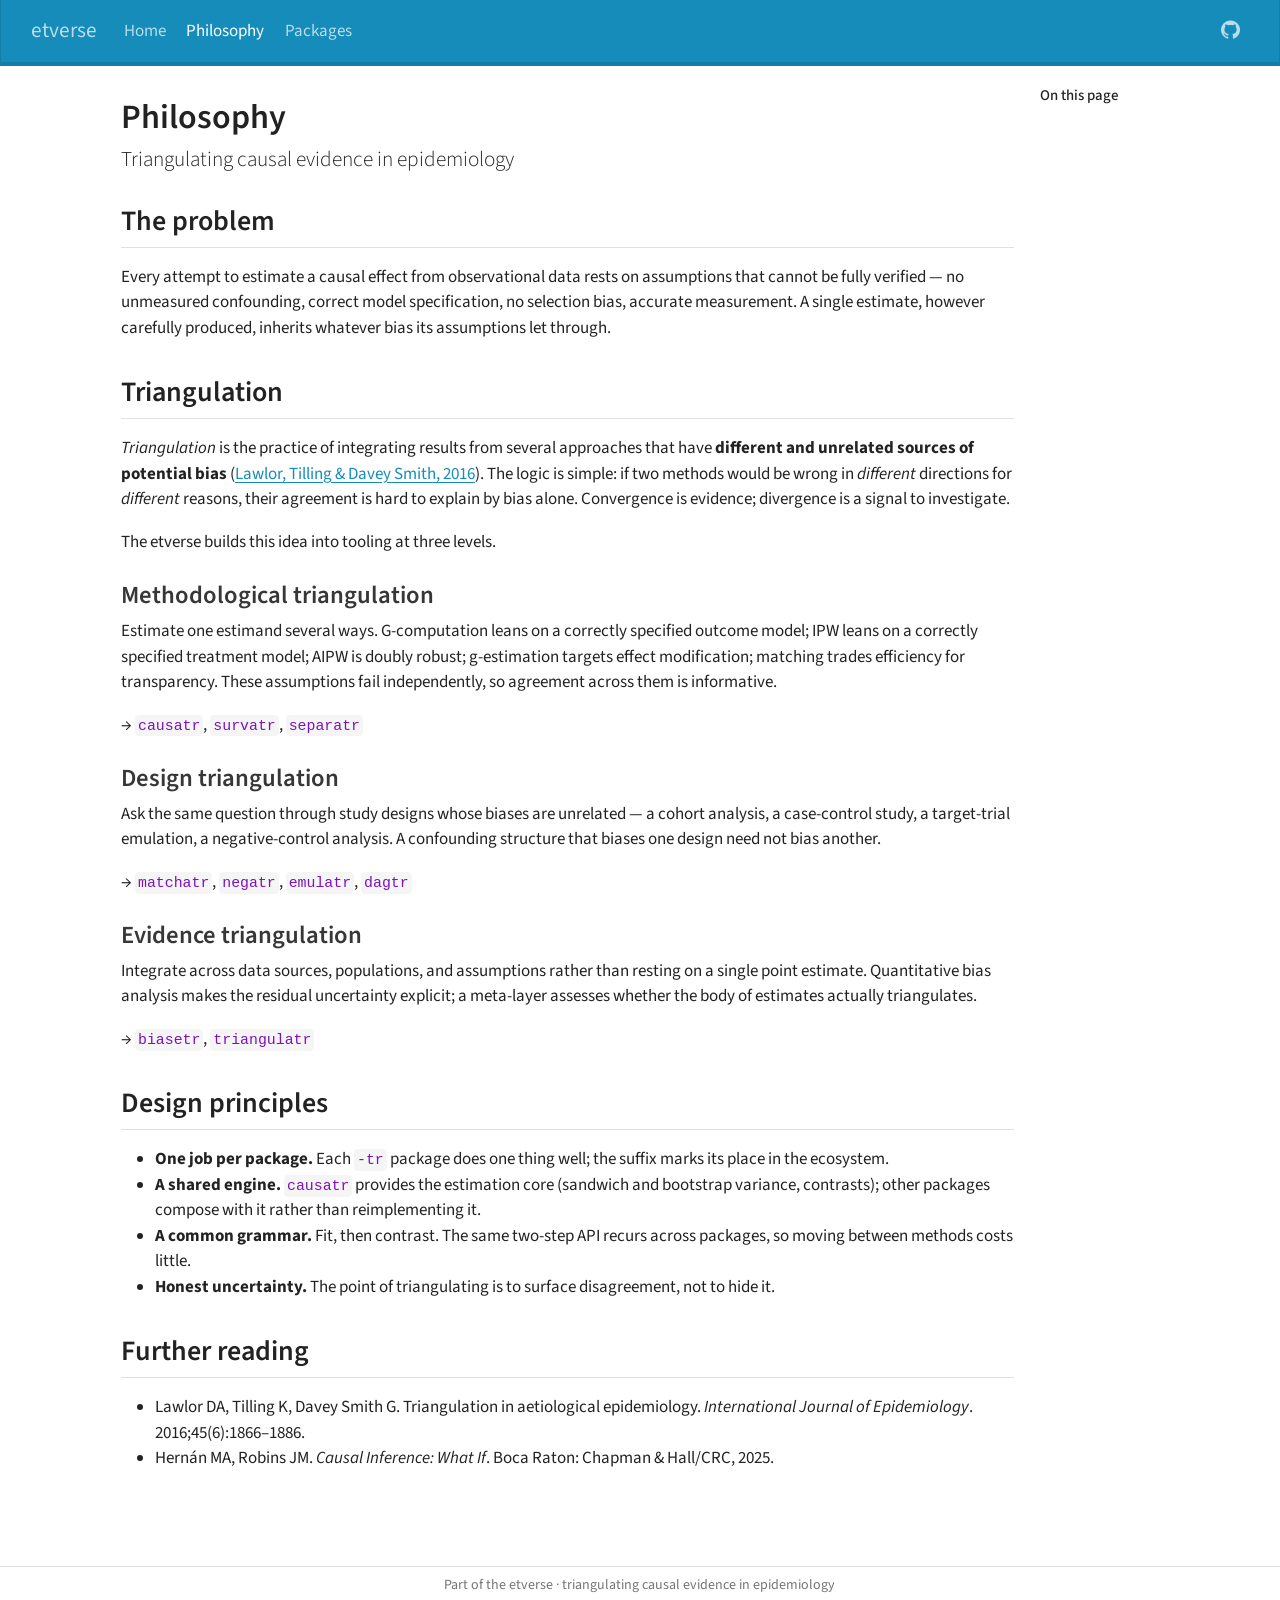
==== philosophy.html @ 1acab830 "Deploy etverse site" ====
<!DOCTYPE html>
<html xmlns="http://www.w3.org/1999/xhtml" lang="en" xml:lang="en"><head>

<meta charset="utf-8">
<meta name="generator" content="quarto-1.8.26">

<meta name="viewport" content="width=device-width, initial-scale=1.0, user-scalable=yes">


<title>Philosophy – etverse</title>
<style>
code{white-space: pre-wrap;}
span.smallcaps{font-variant: small-caps;}
div.columns{display: flex; gap: min(4vw, 1.5em);}
div.column{flex: auto; overflow-x: auto;}
div.hanging-indent{margin-left: 1.5em; text-indent: -1.5em;}
ul.task-list{list-style: none;}
ul.task-list li input[type="checkbox"] {
  width: 0.8em;
  margin: 0 0.8em 0.2em -1em; /* quarto-specific, see https://github.com/quarto-dev/quarto-cli/issues/4556 */ 
  vertical-align: middle;
}
</style>


<script src="site_libs/quarto-nav/quarto-nav.js"></script>
<script src="site_libs/clipboard/clipboard.min.js"></script>
<script src="site_libs/quarto-search/autocomplete.umd.js"></script>
<script src="site_libs/quarto-search/fuse.min.js"></script>
<script src="site_libs/quarto-search/quarto-search.js"></script>
<meta name="quarto:offset" content="./">
<link href="./favicon.png" rel="icon" type="image/png">
<script src="site_libs/quarto-html/quarto.js" type="module"></script>
<script src="site_libs/quarto-html/tabsets/tabsets.js" type="module"></script>
<script src="site_libs/quarto-html/axe/axe-check.js" type="module"></script>
<script src="site_libs/quarto-html/popper.min.js"></script>
<script src="site_libs/quarto-html/tippy.umd.min.js"></script>
<script src="site_libs/quarto-html/anchor.min.js"></script>
<link href="site_libs/quarto-html/tippy.css" rel="stylesheet">
<link href="site_libs/quarto-html/quarto-syntax-highlighting-587c61ba64f3a5504c4d52d930310e48.css" rel="stylesheet" id="quarto-text-highlighting-styles">
<script src="site_libs/bootstrap/bootstrap.min.js"></script>
<link href="site_libs/bootstrap/bootstrap-icons.css" rel="stylesheet">
<link href="site_libs/bootstrap/bootstrap-84f96ccd5d639e34c953a5608fedf746.min.css" rel="stylesheet" append-hash="true" id="quarto-bootstrap" data-mode="light">
<script id="quarto-search-options" type="application/json">{
  "location": "navbar",
  "copy-button": false,
  "collapse-after": 3,
  "panel-placement": "end",
  "type": "overlay",
  "limit": 50,
  "keyboard-shortcut": [
    "f",
    "/",
    "s"
  ],
  "show-item-context": false,
  "language": {
    "search-no-results-text": "No results",
    "search-matching-documents-text": "matching documents",
    "search-copy-link-title": "Copy link to search",
    "search-hide-matches-text": "Hide additional matches",
    "search-more-match-text": "more match in this document",
    "search-more-matches-text": "more matches in this document",
    "search-clear-button-title": "Clear",
    "search-text-placeholder": "",
    "search-detached-cancel-button-title": "Cancel",
    "search-submit-button-title": "Submit",
    "search-label": "Search"
  }
}</script>


<link rel="stylesheet" href="styles.css">
</head>

<body class="nav-fixed quarto-light">

<div id="quarto-search-results"></div>
  <header id="quarto-header" class="headroom fixed-top">
    <nav class="navbar navbar-expand-lg " data-bs-theme="dark">
      <div class="navbar-container container-fluid">
      <div class="navbar-brand-container mx-auto">
    <a class="navbar-brand" href="./index.html">
    <span class="navbar-title">etverse</span>
    </a>
  </div>
          <button class="navbar-toggler" type="button" data-bs-toggle="collapse" data-bs-target="#navbarCollapse" aria-controls="navbarCollapse" role="menu" aria-expanded="false" aria-label="Toggle navigation" onclick="if (window.quartoToggleHeadroom) { window.quartoToggleHeadroom(); }">
  <span class="navbar-toggler-icon"></span>
</button>
          <div class="collapse navbar-collapse" id="navbarCollapse">
            <ul class="navbar-nav navbar-nav-scroll me-auto">
  <li class="nav-item">
    <a class="nav-link" href="./index.html"> 
<span class="menu-text">Home</span></a>
  </li>  
  <li class="nav-item">
    <a class="nav-link active" href="./philosophy.html" aria-current="page"> 
<span class="menu-text">Philosophy</span></a>
  </li>  
  <li class="nav-item">
    <a class="nav-link" href="./index.html#packages"> 
<span class="menu-text">Packages</span></a>
  </li>  
</ul>
            <ul class="navbar-nav navbar-nav-scroll ms-auto">
  <li class="nav-item compact">
    <a class="nav-link" href="https://github.com/etverse"> <i class="bi bi-github" role="img" aria-label="etverse on GitHub">
</i> 
<span class="menu-text"></span></a>
  </li>  
</ul>
          </div> <!-- /navcollapse -->
            <div class="quarto-navbar-tools">
</div>
      </div> <!-- /container-fluid -->
    </nav>
</header>
<!-- content -->
<div id="quarto-content" class="quarto-container page-columns page-rows-contents page-layout-article page-navbar">
<!-- sidebar -->
<!-- margin-sidebar -->
    <div id="quarto-margin-sidebar" class="sidebar margin-sidebar">
        <nav id="TOC" role="doc-toc" class="toc-active">
    <h2 id="toc-title">On this page</h2>
   
  <ul class="collapse">
  <li><a href="#the-problem" id="toc-the-problem" class="nav-link active" data-scroll-target="#the-problem">The problem</a></li>
  <li><a href="#triangulation" id="toc-triangulation" class="nav-link" data-scroll-target="#triangulation">Triangulation</a></li>
  <li><a href="#design-principles" id="toc-design-principles" class="nav-link" data-scroll-target="#design-principles">Design principles</a></li>
  <li><a href="#further-reading" id="toc-further-reading" class="nav-link" data-scroll-target="#further-reading">Further reading</a></li>
  </ul>
</nav>
    </div>
<!-- main -->
<main class="content" id="quarto-document-content">

<header id="title-block-header" class="quarto-title-block default">
<div class="quarto-title">
<h1 class="title">Philosophy</h1>
<p class="subtitle lead">Triangulating causal evidence in epidemiology</p>
</div>



<div class="quarto-title-meta">

    
  
    
  </div>
  


</header>


<section id="the-problem" class="level2">
<h2 class="anchored" data-anchor-id="the-problem">The problem</h2>
<p>Every attempt to estimate a causal effect from observational data rests on assumptions that cannot be fully verified — no unmeasured confounding, correct model specification, no selection bias, accurate measurement. A single estimate, however carefully produced, inherits whatever bias its assumptions let through.</p>
</section>
<section id="triangulation" class="level2">
<h2 class="anchored" data-anchor-id="triangulation">Triangulation</h2>
<p><em>Triangulation</em> is the practice of integrating results from several approaches that have <strong>different and unrelated sources of potential bias</strong> (<a href="https://doi.org/10.1093/ije/dyw314">Lawlor, Tilling &amp; Davey Smith, 2016</a>). The logic is simple: if two methods would be wrong in <em>different</em> directions for <em>different</em> reasons, their agreement is hard to explain by bias alone. Convergence is evidence; divergence is a signal to investigate.</p>
<p>The etverse builds this idea into tooling at three levels.</p>
<section id="methodological-triangulation" class="level3">
<h3 class="anchored" data-anchor-id="methodological-triangulation">Methodological triangulation</h3>
<p>Estimate one estimand several ways. G-computation leans on a correctly specified outcome model; IPW leans on a correctly specified treatment model; AIPW is doubly robust; g-estimation targets effect modification; matching trades efficiency for transparency. These assumptions fail independently, so agreement across them is informative.</p>
<p>→ <code>causatr</code>, <code>survatr</code>, <code>separatr</code></p>
</section>
<section id="design-triangulation" class="level3">
<h3 class="anchored" data-anchor-id="design-triangulation">Design triangulation</h3>
<p>Ask the same question through study designs whose biases are unrelated — a cohort analysis, a case-control study, a target-trial emulation, a negative-control analysis. A confounding structure that biases one design need not bias another.</p>
<p>→ <code>matchatr</code>, <code>negatr</code>, <code>emulatr</code>, <code>dagtr</code></p>
</section>
<section id="evidence-triangulation" class="level3">
<h3 class="anchored" data-anchor-id="evidence-triangulation">Evidence triangulation</h3>
<p>Integrate across data sources, populations, and assumptions rather than resting on a single point estimate. Quantitative bias analysis makes the residual uncertainty explicit; a meta-layer assesses whether the body of estimates actually triangulates.</p>
<p>→ <code>biasetr</code>, <code>triangulatr</code></p>
</section>
</section>
<section id="design-principles" class="level2">
<h2 class="anchored" data-anchor-id="design-principles">Design principles</h2>
<ul>
<li><strong>One job per package.</strong> Each <code>-tr</code> package does one thing well; the suffix marks its place in the ecosystem.</li>
<li><strong>A shared engine.</strong> <code>causatr</code> provides the estimation core (sandwich and bootstrap variance, contrasts); other packages compose with it rather than reimplementing it.</li>
<li><strong>A common grammar.</strong> Fit, then contrast. The same two-step API recurs across packages, so moving between methods costs little.</li>
<li><strong>Honest uncertainty.</strong> The point of triangulating is to surface disagreement, not to hide it.</li>
</ul>
</section>
<section id="further-reading" class="level2">
<h2 class="anchored" data-anchor-id="further-reading">Further reading</h2>
<ul>
<li>Lawlor DA, Tilling K, Davey Smith G. Triangulation in aetiological epidemiology. <em>International Journal of Epidemiology</em>. 2016;45(6):1866–1886.</li>
<li>Hernán MA, Robins JM. <em>Causal Inference: What If</em>. Boca Raton: Chapman &amp; Hall/CRC, 2025.</li>
</ul>


</section>

</main> <!-- /main -->
<script id="quarto-html-after-body" type="application/javascript">
  window.document.addEventListener("DOMContentLoaded", function (event) {
    const icon = "";
    const anchorJS = new window.AnchorJS();
    anchorJS.options = {
      placement: 'right',
      icon: icon
    };
    anchorJS.add('.anchored');
    const isCodeAnnotation = (el) => {
      for (const clz of el.classList) {
        if (clz.startsWith('code-annotation-')) {                     
          return true;
        }
      }
      return false;
    }
    const onCopySuccess = function(e) {
      // button target
      const button = e.trigger;
      // don't keep focus
      button.blur();
      // flash "checked"
      button.classList.add('code-copy-button-checked');
      var currentTitle = button.getAttribute("title");
      button.setAttribute("title", "Copied!");
      let tooltip;
      if (window.bootstrap) {
        button.setAttribute("data-bs-toggle", "tooltip");
        button.setAttribute("data-bs-placement", "left");
        button.setAttribute("data-bs-title", "Copied!");
        tooltip = new bootstrap.Tooltip(button, 
          { trigger: "manual", 
            customClass: "code-copy-button-tooltip",
            offset: [0, -8]});
        tooltip.show();    
      }
      setTimeout(function() {
        if (tooltip) {
          tooltip.hide();
          button.removeAttribute("data-bs-title");
          button.removeAttribute("data-bs-toggle");
          button.removeAttribute("data-bs-placement");
        }
        button.setAttribute("title", currentTitle);
        button.classList.remove('code-copy-button-checked');
      }, 1000);
      // clear code selection
      e.clearSelection();
    }
    const getTextToCopy = function(trigger) {
      const outerScaffold = trigger.parentElement.cloneNode(true);
      const codeEl = outerScaffold.querySelector('code');
      for (const childEl of codeEl.children) {
        if (isCodeAnnotation(childEl)) {
          childEl.remove();
        }
      }
      return codeEl.innerText;
    }
    const clipboard = new window.ClipboardJS('.code-copy-button:not([data-in-quarto-modal])', {
      text: getTextToCopy
    });
    clipboard.on('success', onCopySuccess);
    if (window.document.getElementById('quarto-embedded-source-code-modal')) {
      const clipboardModal = new window.ClipboardJS('.code-copy-button[data-in-quarto-modal]', {
        text: getTextToCopy,
        container: window.document.getElementById('quarto-embedded-source-code-modal')
      });
      clipboardModal.on('success', onCopySuccess);
    }
      var localhostRegex = new RegExp(/^(?:http|https):\/\/localhost\:?[0-9]*\//);
      var mailtoRegex = new RegExp(/^mailto:/);
        var filterRegex = new RegExp("https:\/\/etverse\.github\.io");
      var isInternal = (href) => {
          return filterRegex.test(href) || localhostRegex.test(href) || mailtoRegex.test(href);
      }
      // Inspect non-navigation links and adorn them if external
     var links = window.document.querySelectorAll('a[href]:not(.nav-link):not(.navbar-brand):not(.toc-action):not(.sidebar-link):not(.sidebar-item-toggle):not(.pagination-link):not(.no-external):not([aria-hidden]):not(.dropdown-item):not(.quarto-navigation-tool):not(.about-link)');
      for (var i=0; i<links.length; i++) {
        const link = links[i];
        if (!isInternal(link.href)) {
          // undo the damage that might have been done by quarto-nav.js in the case of
          // links that we want to consider external
          if (link.dataset.originalHref !== undefined) {
            link.href = link.dataset.originalHref;
          }
        }
      }
    function tippyHover(el, contentFn, onTriggerFn, onUntriggerFn) {
      const config = {
        allowHTML: true,
        maxWidth: 500,
        delay: 100,
        arrow: false,
        appendTo: function(el) {
            return el.parentElement;
        },
        interactive: true,
        interactiveBorder: 10,
        theme: 'quarto',
        placement: 'bottom-start',
      };
      if (contentFn) {
        config.content = contentFn;
      }
      if (onTriggerFn) {
        config.onTrigger = onTriggerFn;
      }
      if (onUntriggerFn) {
        config.onUntrigger = onUntriggerFn;
      }
      window.tippy(el, config); 
    }
    const noterefs = window.document.querySelectorAll('a[role="doc-noteref"]');
    for (var i=0; i<noterefs.length; i++) {
      const ref = noterefs[i];
      tippyHover(ref, function() {
        // use id or data attribute instead here
        let href = ref.getAttribute('data-footnote-href') || ref.getAttribute('href');
        try { href = new URL(href).hash; } catch {}
        const id = href.replace(/^#\/?/, "");
        const note = window.document.getElementById(id);
        if (note) {
          return note.innerHTML;
        } else {
          return "";
        }
      });
    }
    const xrefs = window.document.querySelectorAll('a.quarto-xref');
    const processXRef = (id, note) => {
      // Strip column container classes
      const stripColumnClz = (el) => {
        el.classList.remove("page-full", "page-columns");
        if (el.children) {
          for (const child of el.children) {
            stripColumnClz(child);
          }
        }
      }
      stripColumnClz(note)
      if (id === null || id.startsWith('sec-')) {
        // Special case sections, only their first couple elements
        const container = document.createElement("div");
        if (note.children && note.children.length > 2) {
          container.appendChild(note.children[0].cloneNode(true));
          for (let i = 1; i < note.children.length; i++) {
            const child = note.children[i];
            if (child.tagName === "P" && child.innerText === "") {
              continue;
            } else {
              container.appendChild(child.cloneNode(true));
              break;
            }
          }
          if (window.Quarto?.typesetMath) {
            window.Quarto.typesetMath(container);
          }
          return container.innerHTML
        } else {
          if (window.Quarto?.typesetMath) {
            window.Quarto.typesetMath(note);
          }
          return note.innerHTML;
        }
      } else {
        // Remove any anchor links if they are present
        const anchorLink = note.querySelector('a.anchorjs-link');
        if (anchorLink) {
          anchorLink.remove();
        }
        if (window.Quarto?.typesetMath) {
          window.Quarto.typesetMath(note);
        }
        if (note.classList.contains("callout")) {
          return note.outerHTML;
        } else {
          return note.innerHTML;
        }
      }
    }
    for (var i=0; i<xrefs.length; i++) {
      const xref = xrefs[i];
      tippyHover(xref, undefined, function(instance) {
        instance.disable();
        let url = xref.getAttribute('href');
        let hash = undefined; 
        if (url.startsWith('#')) {
          hash = url;
        } else {
          try { hash = new URL(url).hash; } catch {}
        }
        if (hash) {
          const id = hash.replace(/^#\/?/, "");
          const note = window.document.getElementById(id);
          if (note !== null) {
            try {
              const html = processXRef(id, note.cloneNode(true));
              instance.setContent(html);
            } finally {
              instance.enable();
              instance.show();
            }
          } else {
            // See if we can fetch this
            fetch(url.split('#')[0])
            .then(res => res.text())
            .then(html => {
              const parser = new DOMParser();
              const htmlDoc = parser.parseFromString(html, "text/html");
              const note = htmlDoc.getElementById(id);
              if (note !== null) {
                const html = processXRef(id, note);
                instance.setContent(html);
              } 
            }).finally(() => {
              instance.enable();
              instance.show();
            });
          }
        } else {
          // See if we can fetch a full url (with no hash to target)
          // This is a special case and we should probably do some content thinning / targeting
          fetch(url)
          .then(res => res.text())
          .then(html => {
            const parser = new DOMParser();
            const htmlDoc = parser.parseFromString(html, "text/html");
            const note = htmlDoc.querySelector('main.content');
            if (note !== null) {
              // This should only happen for chapter cross references
              // (since there is no id in the URL)
              // remove the first header
              if (note.children.length > 0 && note.children[0].tagName === "HEADER") {
                note.children[0].remove();
              }
              const html = processXRef(null, note);
              instance.setContent(html);
            } 
          }).finally(() => {
            instance.enable();
            instance.show();
          });
        }
      }, function(instance) {
      });
    }
        let selectedAnnoteEl;
        const selectorForAnnotation = ( cell, annotation) => {
          let cellAttr = 'data-code-cell="' + cell + '"';
          let lineAttr = 'data-code-annotation="' +  annotation + '"';
          const selector = 'span[' + cellAttr + '][' + lineAttr + ']';
          return selector;
        }
        const selectCodeLines = (annoteEl) => {
          const doc = window.document;
          const targetCell = annoteEl.getAttribute("data-target-cell");
          const targetAnnotation = annoteEl.getAttribute("data-target-annotation");
          const annoteSpan = window.document.querySelector(selectorForAnnotation(targetCell, targetAnnotation));
          const lines = annoteSpan.getAttribute("data-code-lines").split(",");
          const lineIds = lines.map((line) => {
            return targetCell + "-" + line;
          })
          let top = null;
          let height = null;
          let parent = null;
          if (lineIds.length > 0) {
              //compute the position of the single el (top and bottom and make a div)
              const el = window.document.getElementById(lineIds[0]);
              top = el.offsetTop;
              height = el.offsetHeight;
              parent = el.parentElement.parentElement;
            if (lineIds.length > 1) {
              const lastEl = window.document.getElementById(lineIds[lineIds.length - 1]);
              const bottom = lastEl.offsetTop + lastEl.offsetHeight;
              height = bottom - top;
            }
            if (top !== null && height !== null && parent !== null) {
              // cook up a div (if necessary) and position it 
              let div = window.document.getElementById("code-annotation-line-highlight");
              if (div === null) {
                div = window.document.createElement("div");
                div.setAttribute("id", "code-annotation-line-highlight");
                div.style.position = 'absolute';
                parent.appendChild(div);
              }
              div.style.top = top - 2 + "px";
              div.style.height = height + 4 + "px";
              div.style.left = 0;
              let gutterDiv = window.document.getElementById("code-annotation-line-highlight-gutter");
              if (gutterDiv === null) {
                gutterDiv = window.document.createElement("div");
                gutterDiv.setAttribute("id", "code-annotation-line-highlight-gutter");
                gutterDiv.style.position = 'absolute';
                const codeCell = window.document.getElementById(targetCell);
                const gutter = codeCell.querySelector('.code-annotation-gutter');
                gutter.appendChild(gutterDiv);
              }
              gutterDiv.style.top = top - 2 + "px";
              gutterDiv.style.height = height + 4 + "px";
            }
            selectedAnnoteEl = annoteEl;
          }
        };
        const unselectCodeLines = () => {
          const elementsIds = ["code-annotation-line-highlight", "code-annotation-line-highlight-gutter"];
          elementsIds.forEach((elId) => {
            const div = window.document.getElementById(elId);
            if (div) {
              div.remove();
            }
          });
          selectedAnnoteEl = undefined;
        };
          // Handle positioning of the toggle
      window.addEventListener(
        "resize",
        throttle(() => {
          elRect = undefined;
          if (selectedAnnoteEl) {
            selectCodeLines(selectedAnnoteEl);
          }
        }, 10)
      );
      function throttle(fn, ms) {
      let throttle = false;
      let timer;
        return (...args) => {
          if(!throttle) { // first call gets through
              fn.apply(this, args);
              throttle = true;
          } else { // all the others get throttled
              if(timer) clearTimeout(timer); // cancel #2
              timer = setTimeout(() => {
                fn.apply(this, args);
                timer = throttle = false;
              }, ms);
          }
        };
      }
        // Attach click handler to the DT
        const annoteDls = window.document.querySelectorAll('dt[data-target-cell]');
        for (const annoteDlNode of annoteDls) {
          annoteDlNode.addEventListener('click', (event) => {
            const clickedEl = event.target;
            if (clickedEl !== selectedAnnoteEl) {
              unselectCodeLines();
              const activeEl = window.document.querySelector('dt[data-target-cell].code-annotation-active');
              if (activeEl) {
                activeEl.classList.remove('code-annotation-active');
              }
              selectCodeLines(clickedEl);
              clickedEl.classList.add('code-annotation-active');
            } else {
              // Unselect the line
              unselectCodeLines();
              clickedEl.classList.remove('code-annotation-active');
            }
          });
        }
    const findCites = (el) => {
      const parentEl = el.parentElement;
      if (parentEl) {
        const cites = parentEl.dataset.cites;
        if (cites) {
          return {
            el,
            cites: cites.split(' ')
          };
        } else {
          return findCites(el.parentElement)
        }
      } else {
        return undefined;
      }
    };
    var bibliorefs = window.document.querySelectorAll('a[role="doc-biblioref"]');
    for (var i=0; i<bibliorefs.length; i++) {
      const ref = bibliorefs[i];
      const citeInfo = findCites(ref);
      if (citeInfo) {
        tippyHover(citeInfo.el, function() {
          var popup = window.document.createElement('div');
          citeInfo.cites.forEach(function(cite) {
            var citeDiv = window.document.createElement('div');
            citeDiv.classList.add('hanging-indent');
            citeDiv.classList.add('csl-entry');
            var biblioDiv = window.document.getElementById('ref-' + cite);
            if (biblioDiv) {
              citeDiv.innerHTML = biblioDiv.innerHTML;
            }
            popup.appendChild(citeDiv);
          });
          return popup.innerHTML;
        });
      }
    }
  });
  </script>
</div> <!-- /content -->
<footer class="footer">
  <div class="nav-footer">
    <div class="nav-footer-left">
      &nbsp;
    </div>   
    <div class="nav-footer-center">
<p>Part of the etverse · triangulating causal evidence in epidemiology</p>
</div>
    <div class="nav-footer-right">
      &nbsp;
    </div>
  </div>
</footer>




</body></html>
---- site_libs/quarto-html/tippy.css ----
.tippy-box[data-animation=fade][data-state=hidden]{opacity:0}[data-tippy-root]{max-width:calc(100vw - 10px)}.tippy-box{position:relative;background-color:#333;color:#fff;border-radius:4px;font-size:14px;line-height:1.4;white-space:normal;outline:0;transition-property:transform,visibility,opacity}.tippy-box[data-placement^=top]>.tippy-arrow{bottom:0}.tippy-box[data-placement^=top]>.tippy-arrow:before{bottom:-7px;left:0;border-width:8px 8px 0;border-top-color:initial;transform-origin:center top}.tippy-box[data-placement^=bottom]>.tippy-arrow{top:0}.tippy-box[data-placement^=bottom]>.tippy-arrow:before{top:-7px;left:0;border-width:0 8px 8px;border-bottom-color:initial;transform-origin:center bottom}.tippy-box[data-placement^=left]>.tippy-arrow{right:0}.tippy-box[data-placement^=left]>.tippy-arrow:before{border-width:8px 0 8px 8px;border-left-color:initial;right:-7px;transform-origin:center left}.tippy-box[data-placement^=right]>.tippy-arrow{left:0}.tippy-box[data-placement^=right]>.tippy-arrow:before{left:-7px;border-width:8px 8px 8px 0;border-right-color:initial;transform-origin:center right}.tippy-box[data-inertia][data-state=visible]{transition-timing-function:cubic-bezier(.54,1.5,.38,1.11)}.tippy-arrow{width:16px;height:16px;color:#333}.tippy-arrow:before{content:"";position:absolute;border-color:transparent;border-style:solid}.tippy-content{position:relative;padding:5px 9px;z-index:1}
---- site_libs/quarto-html/quarto-syntax-highlighting-587c61ba64f3a5504c4d52d930310e48.css ----
/* quarto syntax highlight colors */
:root {
  --quarto-hl-ot-color: #003B4F;
  --quarto-hl-at-color: #657422;
  --quarto-hl-ss-color: #20794D;
  --quarto-hl-an-color: #5E5E5E;
  --quarto-hl-fu-color: #4758AB;
  --quarto-hl-st-color: #20794D;
  --quarto-hl-cf-color: #003B4F;
  --quarto-hl-op-color: #5E5E5E;
  --quarto-hl-er-color: #AD0000;
  --quarto-hl-bn-color: #AD0000;
  --quarto-hl-al-color: #AD0000;
  --quarto-hl-va-color: #111111;
  --quarto-hl-bu-color: inherit;
  --quarto-hl-ex-color: inherit;
  --quarto-hl-pp-color: #AD0000;
  --quarto-hl-in-color: #5E5E5E;
  --quarto-hl-vs-color: #20794D;
  --quarto-hl-wa-color: #5E5E5E;
  --quarto-hl-do-color: #5E5E5E;
  --quarto-hl-im-color: #00769E;
  --quarto-hl-ch-color: #20794D;
  --quarto-hl-dt-color: #AD0000;
  --quarto-hl-fl-color: #AD0000;
  --quarto-hl-co-color: #5E5E5E;
  --quarto-hl-cv-color: #5E5E5E;
  --quarto-hl-cn-color: #8f5902;
  --quarto-hl-sc-color: #5E5E5E;
  --quarto-hl-dv-color: #AD0000;
  --quarto-hl-kw-color: #003B4F;
}

/* other quarto variables */
:root {
  --quarto-font-monospace: SFMono-Regular, Menlo, Monaco, Consolas, "Liberation Mono", "Courier New", monospace;
}

/* syntax highlight based on Pandoc's rules */
pre > code.sourceCode > span {
  color: #003B4F;
}

code.sourceCode > span {
  color: #003B4F;
}

div.sourceCode,
div.sourceCode pre.sourceCode {
  color: #003B4F;
}

/* Normal */
code span {
  color: #003B4F;
}

/* Alert */
code span.al {
  color: #AD0000;
  font-style: inherit;
}

/* Annotation */
code span.an {
  color: #5E5E5E;
  font-style: inherit;
}

/* Attribute */
code span.at {
  color: #657422;
  font-style: inherit;
}

/* BaseN */
code span.bn {
  color: #AD0000;
  font-style: inherit;
}

/* BuiltIn */
code span.bu {
  font-style: inherit;
}

/* ControlFlow */
code span.cf {
  color: #003B4F;
  font-weight: bold;
  font-style: inherit;
}

/* Char */
code span.ch {
  color: #20794D;
  font-style: inherit;
}

/* Constant */
code span.cn {
  color: #8f5902;
  font-style: inherit;
}

/* Comment */
code span.co {
  color: #5E5E5E;
  font-style: inherit;
}

/* CommentVar */
code span.cv {
  color: #5E5E5E;
  font-style: italic;
}

/* Documentation */
code span.do {
  color: #5E5E5E;
  font-style: italic;
}

/* DataType */
code span.dt {
  color: #AD0000;
  font-style: inherit;
}

/* DecVal */
code span.dv {
  color: #AD0000;
  font-style: inherit;
}

/* Error */
code span.er {
  color: #AD0000;
  font-style: inherit;
}

/* Extension */
code span.ex {
  font-style: inherit;
}

/* Float */
code span.fl {
  color: #AD0000;
  font-style: inherit;
}

/* Function */
code span.fu {
  color: #4758AB;
  font-style: inherit;
}

/* Import */
code span.im {
  color: #00769E;
  font-style: inherit;
}

/* Information */
code span.in {
  color: #5E5E5E;
  font-style: inherit;
}

/* Keyword */
code span.kw {
  color: #003B4F;
  font-weight: bold;
  font-style: inherit;
}

/* Operator */
code span.op {
  color: #5E5E5E;
  font-style: inherit;
}

/* Other */
code span.ot {
  color: #003B4F;
  font-style: inherit;
}

/* Preprocessor */
code span.pp {
  color: #AD0000;
  font-style: inherit;
}

/* SpecialChar */
code span.sc {
  color: #5E5E5E;
  font-style: inherit;
}

/* SpecialString */
code span.ss {
  color: #20794D;
  font-style: inherit;
}

/* String */
code span.st {
  color: #20794D;
  font-style: inherit;
}

/* Variable */
code span.va {
  color: #111111;
  font-style: inherit;
}

/* VerbatimString */
code span.vs {
  color: #20794D;
  font-style: inherit;
}

/* Warning */
code span.wa {
  color: #5E5E5E;
  font-style: italic;
}

.prevent-inlining {
  content: "</";
}

/*# sourceMappingURL=2dce1cc6c82594539e1579de68416b47.css.map */
---- styles.css ----
/* etverse landing site */

.hero {
  text-align: center;
  padding: 3.5rem 1rem 2.5rem;
  margin-bottom: 1rem;
  border-bottom: 1px solid var(--bs-border-color, #e9ecef);
}

.hero-title {
  font-weight: 800;
  letter-spacing: -0.02em;
  border: none;
  margin-bottom: 1rem;
}

.hero p {
  max-width: 42rem;
  margin-left: auto;
  margin-right: auto;
  font-size: 1.1rem;
}

.hero .btn {
  margin: 0.75rem 0.35rem 0;
}

/* triangulation levels */
.level-grid h3 {
  border: none;
  margin-top: 0.25rem;
}

.level-grid .g-col-12 {
  border-left: 3px solid var(--bs-primary, #158cba);
  padding-left: 1rem;
}

/* package cards */
.pkg-grid {
  margin-top: 1.5rem;
  row-gap: 1rem;
  column-gap: 1rem;
}

.pkg-card {
  border: 1px solid var(--bs-border-color, #e9ecef);
  border-radius: 0.5rem;
  padding: 1.1rem 1.25rem;
  transition: box-shadow 0.15s ease, transform 0.15s ease;
  background: var(--bs-body-bg, #fff);
}

.pkg-card:hover {
  box-shadow: 0 4px 16px rgba(0, 0, 0, 0.08);
  transform: translateY(-2px);
}

.pkg-card h3 {
  border: none;
  margin-top: 0;
  margin-bottom: 0.5rem;
  font-size: 1.25rem;
  display: flex;
  align-items: center;
  gap: 0.5rem;
  flex-wrap: wrap;
}

.pkg-card h3 a {
  text-decoration: none;
}

.pkg-card .badge {
  font-size: 0.7rem;
  font-weight: 600;
  text-transform: uppercase;
  letter-spacing: 0.03em;
  vertical-align: middle;
}
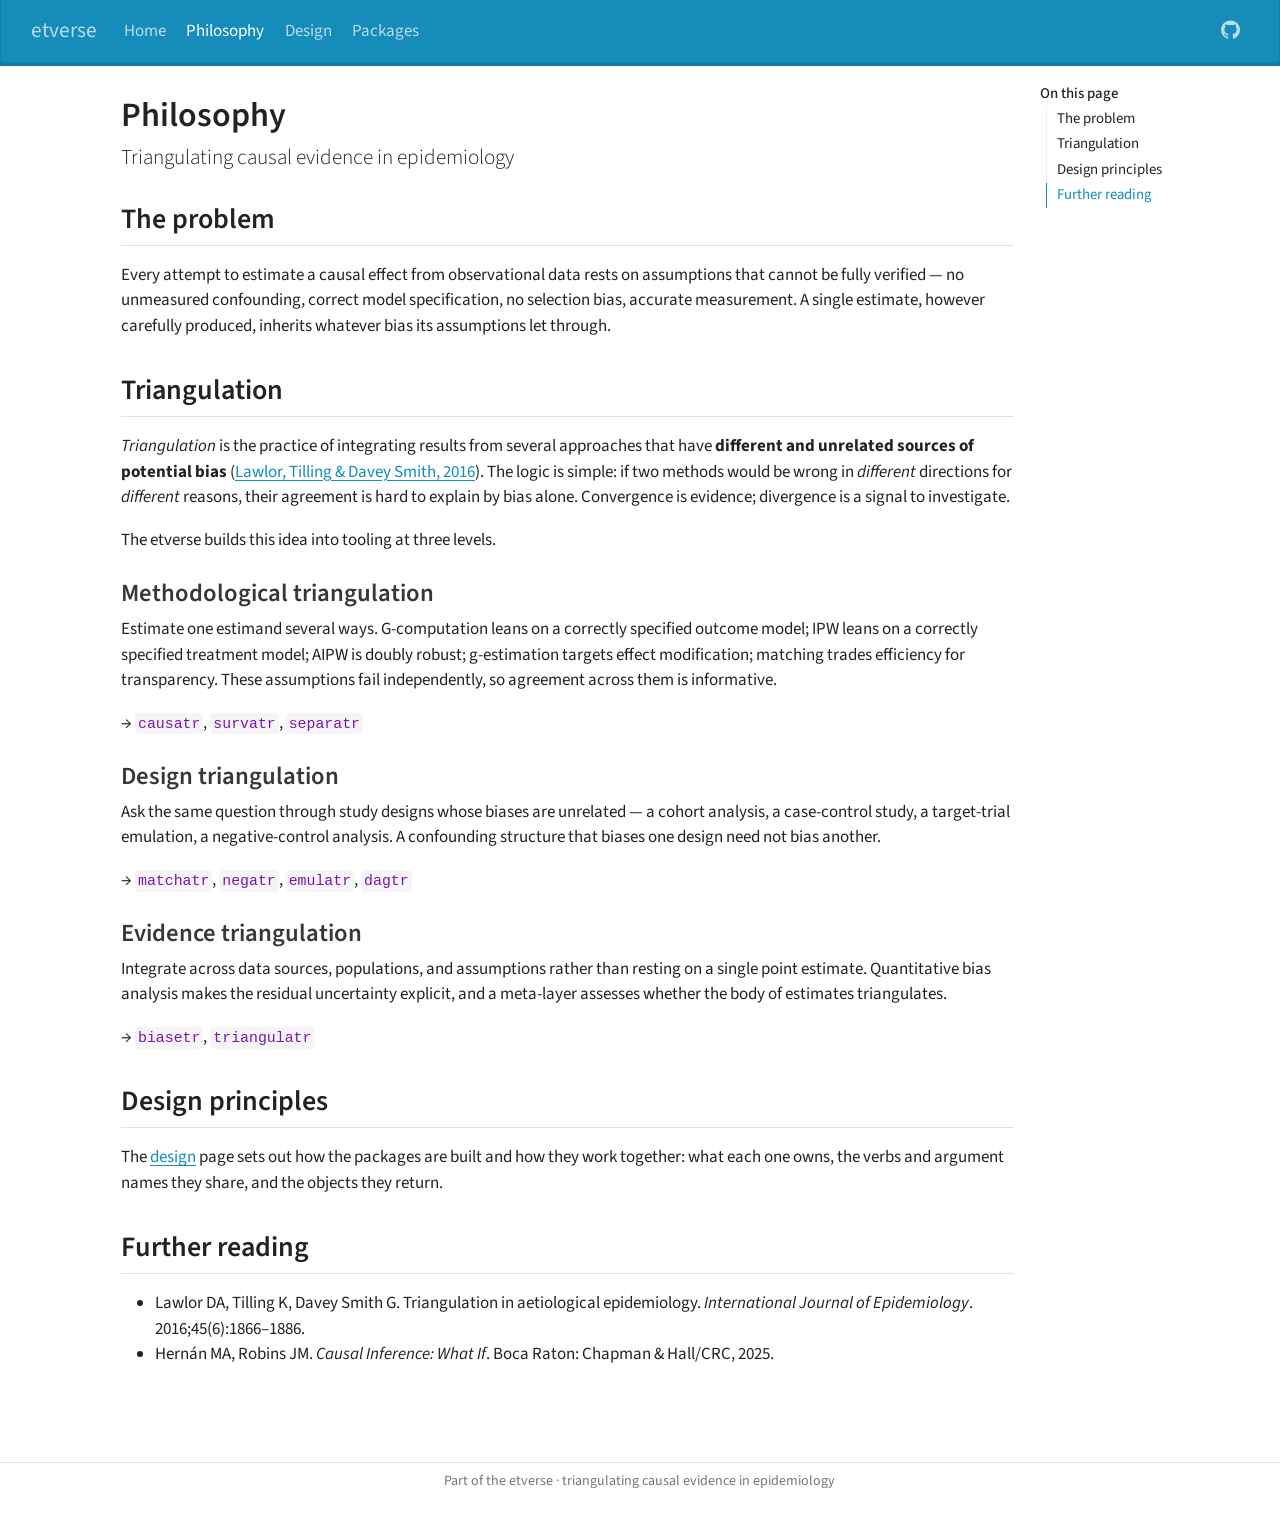
==== commit a5ebdcb8: "Deploying to gh-pages from @ etverse/etverse.github.io@f0a4ef2fed379b1e2e4638af1a3c39bec80688ab 🚀" ====
--- a/philosophy.html
+++ b/philosophy.html
@@ -2,17 +2,23 @@
 <html xmlns="http://www.w3.org/1999/xhtml" lang="en" xml:lang="en"><head>
 
 <meta charset="utf-8">
-<meta name="generator" content="quarto-1.8.26">
+<meta name="generator" content="quarto-1.11.9">
 
 <meta name="viewport" content="width=device-width, initial-scale=1.0, user-scalable=yes">
 
 
 <title>Philosophy – etverse</title>
 <style>
-code{white-space: pre-wrap;}
+/* Default styles provided by pandoc.
+** See https://pandoc.org/MANUAL.html#variables-for-html for config info.
+*/
 span.smallcaps{font-variant: small-caps;}
-div.columns{display: flex; gap: min(4vw, 1.5em);}
-div.column{flex: auto; overflow-x: auto;}
+div.columns{display: flex; gap: 1.5em;}
+div.column{flex: auto;}
+@media screen {
+div.columns{gap: min(4vw, 1.5em);}
+div.column{overflow-x: auto;}
+}
 div.hanging-indent{margin-left: 1.5em; text-indent: -1.5em;}
 ul.task-list{list-style: none;}
 ul.task-list li input[type="checkbox"] {
@@ -32,15 +38,15 @@
 <link href="./favicon.png" rel="icon" type="image/png">
 <script src="site_libs/quarto-html/quarto.js" type="module"></script>
 <script src="site_libs/quarto-html/tabsets/tabsets.js" type="module"></script>
-<script src="site_libs/quarto-html/axe/axe-check.js" type="module"></script>
+<script src="site_libs/quarto-html/scrollable-regions/scrollable-regions.js" type="module"></script>
 <script src="site_libs/quarto-html/popper.min.js"></script>
 <script src="site_libs/quarto-html/tippy.umd.min.js"></script>
 <script src="site_libs/quarto-html/anchor.min.js"></script>
 <link href="site_libs/quarto-html/tippy.css" rel="stylesheet">
-<link href="site_libs/quarto-html/quarto-syntax-highlighting-587c61ba64f3a5504c4d52d930310e48.css" rel="stylesheet" id="quarto-text-highlighting-styles">
+<link href="site_libs/quarto-html/quarto-syntax-highlighting-63b5708e65d6cd79cd7618c58d0c21e7.css" rel="stylesheet" id="quarto-text-highlighting-styles">
 <script src="site_libs/bootstrap/bootstrap.min.js"></script>
 <link href="site_libs/bootstrap/bootstrap-icons.css" rel="stylesheet">
-<link href="site_libs/bootstrap/bootstrap-84f96ccd5d639e34c953a5608fedf746.min.css" rel="stylesheet" append-hash="true" id="quarto-bootstrap" data-mode="light">
+<link href="site_libs/bootstrap/bootstrap-72828441c7ecd9471158c62eb830448b.min.css" rel="stylesheet" append-hash="true" id="quarto-bootstrap" data-mode="light">
 <script id="quarto-search-options" type="application/json">{
   "location": "navbar",
   "copy-button": false,
@@ -73,18 +79,18 @@
 <link rel="stylesheet" href="styles.css">
 </head>
 
-<body class="nav-fixed quarto-light">
+<body class="nav-fixed quarto-light"><a id="quarto-skip-link" class="visually-hidden-focusable" href="#quarto-document-content">Skip to main content</a>
 
 <div id="quarto-search-results"></div>
   <header id="quarto-header" class="headroom fixed-top">
-    <nav class="navbar navbar-expand-lg " data-bs-theme="dark">
+    <nav class="navbar navbar-expand-lg " data-bs-theme="dark" aria-label="Site">
       <div class="navbar-container container-fluid">
       <div class="navbar-brand-container mx-auto">
     <a class="navbar-brand" href="./index.html">
     <span class="navbar-title">etverse</span>
     </a>
   </div>
-          <button class="navbar-toggler" type="button" data-bs-toggle="collapse" data-bs-target="#navbarCollapse" aria-controls="navbarCollapse" role="menu" aria-expanded="false" aria-label="Toggle navigation" onclick="if (window.quartoToggleHeadroom) { window.quartoToggleHeadroom(); }">
+          <button class="navbar-toggler" type="button" data-bs-toggle="collapse" data-bs-target="#navbarCollapse" aria-controls="navbarCollapse" aria-expanded="false" aria-label="Toggle navigation" onclick="if (window.quartoToggleHeadroom) { window.quartoToggleHeadroom(); }">
   <span class="navbar-toggler-icon"></span>
 </button>
           <div class="collapse navbar-collapse" id="navbarCollapse">
@@ -96,6 +102,10 @@
   <li class="nav-item">
     <a class="nav-link active" href="./philosophy.html" aria-current="page"> 
 <span class="menu-text">Philosophy</span></a>
+  </li>  
+  <li class="nav-item">
+    <a class="nav-link" href="./design.html"> 
+<span class="menu-text">Design</span></a>
   </li>  
   <li class="nav-item">
     <a class="nav-link" href="./index.html#packages"> 
@@ -120,7 +130,7 @@
 <!-- sidebar -->
 <!-- margin-sidebar -->
     <div id="quarto-margin-sidebar" class="sidebar margin-sidebar">
-        <nav id="TOC" role="doc-toc" class="toc-active">
+        <nav id="TOC" role="doc-toc" aria-labelledby="toc-title" class="toc-active">
     <h2 id="toc-title">On this page</h2>
    
   <ul class="collapse">
@@ -132,7 +142,7 @@
 </nav>
     </div>
 <!-- main -->
-<main class="content" id="quarto-document-content">
+<main class="content" id="quarto-document-content" tabindex="-1">
 
 <header id="title-block-header" class="quarto-title-block default">
 <div class="quarto-title">
@@ -174,18 +184,13 @@
 </section>
 <section id="evidence-triangulation" class="level3">
 <h3 class="anchored" data-anchor-id="evidence-triangulation">Evidence triangulation</h3>
-<p>Integrate across data sources, populations, and assumptions rather than resting on a single point estimate. Quantitative bias analysis makes the residual uncertainty explicit; a meta-layer assesses whether the body of estimates actually triangulates.</p>
+<p>Integrate across data sources, populations, and assumptions rather than resting on a single point estimate. Quantitative bias analysis makes the residual uncertainty explicit, and a meta-layer assesses whether the body of estimates triangulates.</p>
 <p>→ <code>biasetr</code>, <code>triangulatr</code></p>
 </section>
 </section>
 <section id="design-principles" class="level2">
 <h2 class="anchored" data-anchor-id="design-principles">Design principles</h2>
-<ul>
-<li><strong>One job per package.</strong> Each <code>-tr</code> package does one thing well; the suffix marks its place in the ecosystem.</li>
-<li><strong>A shared engine.</strong> <code>causatr</code> provides the estimation core (sandwich and bootstrap variance, contrasts); other packages compose with it rather than reimplementing it.</li>
-<li><strong>A common grammar.</strong> Fit, then contrast. The same two-step API recurs across packages, so moving between methods costs little.</li>
-<li><strong>Honest uncertainty.</strong> The point of triangulating is to surface disagreement, not to hide it.</li>
-</ul>
+<p>The <a href="./design.html">design</a> page sets out how the packages are built and how they work together: what each one owns, the verbs and argument names they share, and the objects they return.</p>
 </section>
 <section id="further-reading" class="level2">
 <h2 class="anchored" data-anchor-id="further-reading">Further reading</h2>
@@ -276,7 +281,8 @@
           return filterRegex.test(href) || localhostRegex.test(href) || mailtoRegex.test(href);
       }
       // Inspect non-navigation links and adorn them if external
-     var links = window.document.querySelectorAll('a[href]:not(.nav-link):not(.navbar-brand):not(.toc-action):not(.sidebar-link):not(.sidebar-item-toggle):not(.pagination-link):not(.no-external):not([aria-hidden]):not(.dropdown-item):not(.quarto-navigation-tool):not(.about-link)');
+      window.quartoDecorateExternalLinks = function (root) {
+     var links = (root || window.document).querySelectorAll('a[href]:not(.nav-link):not(.navbar-brand):not(.toc-action):not(.sidebar-link):not(.sidebar-item-toggle):not(.pagination-link):not(.no-external):not([aria-hidden]):not(.dropdown-item):not(.quarto-navigation-tool):not(.about-link)');
       for (var i=0; i<links.length; i++) {
         const link = links[i];
         if (!isInternal(link.href)) {
@@ -285,8 +291,69 @@
           if (link.dataset.originalHref !== undefined) {
             link.href = link.dataset.originalHref;
           }
-        }
-      }
+          if (!link.classList.contains('no-external-icon')) {
+          }
+        }
+      }
+      };
+      window.quartoDecorateExternalLinks(window.document);
+    // Esc closes the popup (WCAG 1.4.13) and focus leaving both trigger and
+    // popup closes it (WCAG 2.4.11); tippy handles neither for interactive popups.
+    const hideOnEscAndFocusOut = {
+      name: 'hideOnEscAndFocusOut',
+      defaultValue: true,
+      fn(instance) {
+        const dismiss = () => {
+          // A show scheduled by the trigger delay would otherwise reopen it
+          instance.clearDelayTimeouts();
+          instance.hide();
+        };
+        const onKeyDown = (event) => {
+          if (event.key !== 'Escape') {
+            return;
+          }
+          // Keep Esc from also reaching page handlers (e.g. reveal.js overview),
+          // except an open reveal.js slide menu, which Esc should close too.
+          // The menu handles keys only when its keyboard option is on.
+          const menuHandlesEsc = window.Reveal?.getPlugin?.('menu')?.isOpen() &&
+            window.Reveal.getConfig().menu?.keyboard !== false;
+          if (!menuHandlesEsc) {
+            event.stopPropagation();
+          }
+          if (instance.popper.contains(window.document.activeElement)) {
+            // Disabled while refocusing so the focus trigger does not reopen it
+            instance.disable();
+            instance.reference.focus();
+            instance.enable();
+          }
+          dismiss();
+        };
+        const onFocusOut = (event) => {
+          const target = event.relatedTarget;
+          if (target && !instance.reference.contains(target) &&
+              !instance.popper.contains(target)) {
+            dismiss();
+          }
+        };
+        // On the trigger too: a click trigger (code-annotations: select) has no
+        // blur handling. Attached for the instance's lifetime so leaving the
+        // trigger also cancels a show still pending on the trigger delay.
+        instance.reference.addEventListener('focusout', onFocusOut);
+        return {
+          onShow() {
+            window.document.addEventListener('keydown', onKeyDown, true);
+            instance.popper.addEventListener('focusout', onFocusOut);
+          },
+          onHide() {
+            window.document.removeEventListener('keydown', onKeyDown, true);
+            instance.popper.removeEventListener('focusout', onFocusOut);
+          },
+          onDestroy() {
+            instance.reference.removeEventListener('focusout', onFocusOut);
+          },
+        };
+      },
+    };
     function tippyHover(el, contentFn, onTriggerFn, onUntriggerFn) {
       const config = {
         allowHTML: true,
@@ -300,6 +367,7 @@
         interactiveBorder: 10,
         theme: 'quarto',
         placement: 'bottom-start',
+        plugins: [hideOnEscAndFocusOut],
       };
       if (contentFn) {
         config.content = contentFn;
@@ -462,44 +530,54 @@
           const lineIds = lines.map((line) => {
             return targetCell + "-" + line;
           })
-          let top = null;
-          let height = null;
-          let parent = null;
+          // Each band is positioned against its own containing block, which is
+          // not the offsetParent of the lines, so place it from client rects.
+          const placeBand = (band, firstEl, lastEl, codeBlock) => {
+            const container = band.offsetParent;
+            if (container === null) {
+              return;
+            }
+            const containerRect = container.getBoundingClientRect();
+            // Reveal.js scales slides with a transform, so convert client
+            // pixels back to the CSS pixels of the container.
+            const scale = containerRect.height / container.offsetHeight || 1;
+            const firstRect = firstEl.getBoundingClientRect();
+            const lastRect = lastEl.getBoundingClientRect();
+            const top = (firstRect.top - containerRect.top) / scale - container.clientTop + container.scrollTop;
+            const height = (lastRect.bottom - firstRect.top) / scale;
+            band.style.top = top - 2 + "px";
+            band.style.height = height + 4 + "px";
+            if (codeBlock) {
+              // Without the copy button wrapper, the containing block is wider
+              // than the code block, so span the code block explicitly.
+              const blockRect = codeBlock.getBoundingClientRect();
+              band.style.left = (blockRect.left - containerRect.left) / scale - container.clientLeft + container.scrollLeft + "px";
+              band.style.width = blockRect.width / scale + "px";
+            }
+          };
           if (lineIds.length > 0) {
-              //compute the position of the single el (top and bottom and make a div)
-              const el = window.document.getElementById(lineIds[0]);
-              top = el.offsetTop;
-              height = el.offsetHeight;
-              parent = el.parentElement.parentElement;
-            if (lineIds.length > 1) {
-              const lastEl = window.document.getElementById(lineIds[lineIds.length - 1]);
-              const bottom = lastEl.offsetTop + lastEl.offsetHeight;
-              height = bottom - top;
-            }
-            if (top !== null && height !== null && parent !== null) {
-              // cook up a div (if necessary) and position it 
-              let div = window.document.getElementById("code-annotation-line-highlight");
-              if (div === null) {
-                div = window.document.createElement("div");
-                div.setAttribute("id", "code-annotation-line-highlight");
-                div.style.position = 'absolute';
-                parent.appendChild(div);
-              }
-              div.style.top = top - 2 + "px";
-              div.style.height = height + 4 + "px";
-              div.style.left = 0;
-              let gutterDiv = window.document.getElementById("code-annotation-line-highlight-gutter");
-              if (gutterDiv === null) {
-                gutterDiv = window.document.createElement("div");
-                gutterDiv.setAttribute("id", "code-annotation-line-highlight-gutter");
-                gutterDiv.style.position = 'absolute';
-                const codeCell = window.document.getElementById(targetCell);
-                const gutter = codeCell.querySelector('.code-annotation-gutter');
-                gutter.appendChild(gutterDiv);
-              }
-              gutterDiv.style.top = top - 2 + "px";
-              gutterDiv.style.height = height + 4 + "px";
-            }
+            const el = window.document.getElementById(lineIds[0]);
+            const lastEl = window.document.getElementById(lineIds[lineIds.length - 1]);
+            const parent = el.parentElement.parentElement;
+            // cook up a div (if necessary) and position it
+            let div = window.document.getElementById("code-annotation-line-highlight");
+            if (div === null) {
+              div = window.document.createElement("div");
+              div.setAttribute("id", "code-annotation-line-highlight");
+              div.style.position = 'absolute';
+              parent.appendChild(div);
+            }
+            placeBand(div, el, lastEl, parent.closest("div.sourceCode") || parent);
+            let gutterDiv = window.document.getElementById("code-annotation-line-highlight-gutter");
+            if (gutterDiv === null) {
+              gutterDiv = window.document.createElement("div");
+              gutterDiv.setAttribute("id", "code-annotation-line-highlight-gutter");
+              gutterDiv.style.position = 'absolute';
+              const codeCell = window.document.getElementById(targetCell);
+              const gutter = codeCell.querySelector('.code-annotation-gutter');
+              gutter.appendChild(gutterDiv);
+            }
+            placeBand(gutterDiv, el, lastEl);
             selectedAnnoteEl = annoteEl;
           }
         };
@@ -598,6 +676,9 @@
     }
   });
   </script>
+  <script type="application/javascript">
+  window.quartoScrollableRegionsLabels = {"code":"Scrollable code","output":"Scrollable output"};
+  </script>
 </div> <!-- /content -->
 <footer class="footer">
   <div class="nav-footer">
--- a/site_libs/quarto-html/quarto-syntax-highlighting-63b5708e65d6cd79cd7618c58d0c21e7.css
+++ b/site_libs/quarto-html/quarto-syntax-highlighting-63b5708e65d6cd79cd7618c58d0c21e7.css
@@ -0,0 +1,236 @@
+/* quarto syntax highlight colors */
+:root {
+  --quarto-hl-ot-color: #003B4F;
+  --quarto-hl-at-color: #657422;
+  --quarto-hl-ss-color: #20794D;
+  --quarto-hl-an-color: #5E5E5E;
+  --quarto-hl-fu-color: #4758AB;
+  --quarto-hl-st-color: #20794D;
+  --quarto-hl-cf-color: #003B4F;
+  --quarto-hl-op-color: #5E5E5E;
+  --quarto-hl-er-color: #AD0000;
+  --quarto-hl-bn-color: #AD0000;
+  --quarto-hl-al-color: #AD0000;
+  --quarto-hl-va-color: #111111;
+  --quarto-hl-bu-color: inherit;
+  --quarto-hl-ex-color: inherit;
+  --quarto-hl-pp-color: #AD0000;
+  --quarto-hl-in-color: #5E5E5E;
+  --quarto-hl-vs-color: #20794D;
+  --quarto-hl-wa-color: #5E5E5E;
+  --quarto-hl-do-color: #5E5E5E;
+  --quarto-hl-im-color: #00769E;
+  --quarto-hl-ch-color: #20794D;
+  --quarto-hl-dt-color: #AD0000;
+  --quarto-hl-fl-color: #AD0000;
+  --quarto-hl-co-color: #5E5E5E;
+  --quarto-hl-cv-color: #5E5E5E;
+  --quarto-hl-cn-color: #8f5902;
+  --quarto-hl-sc-color: #5E5E5E;
+  --quarto-hl-dv-color: #AD0000;
+  --quarto-hl-kw-color: #003B4F;
+}
+
+/* other quarto variables */
+:root {
+  --quarto-font-monospace: SFMono-Regular, Menlo, Monaco, Consolas, "Liberation Mono", "Courier New", monospace;
+}
+
+/* syntax highlight based on Pandoc's rules */
+pre > code.sourceCode > span {
+  color: #003B4F;
+}
+
+code.sourceCode > span {
+  color: #003B4F;
+}
+
+div.sourceCode,
+div.sourceCode pre.sourceCode {
+  color: #003B4F;
+}
+
+/* Normal */
+code span {
+  color: #003B4F;
+}
+
+/* Alert */
+code span.al {
+  color: #AD0000;
+  font-style: inherit;
+}
+
+/* Annotation */
+code span.an {
+  color: #5E5E5E;
+  font-style: inherit;
+}
+
+/* Attribute */
+code span.at {
+  color: #657422;
+  font-style: inherit;
+}
+
+/* BaseN */
+code span.bn {
+  color: #AD0000;
+  font-style: inherit;
+}
+
+/* BuiltIn */
+code span.bu {
+  font-style: inherit;
+}
+
+/* ControlFlow */
+code span.cf {
+  color: #003B4F;
+  font-weight: bold;
+  font-style: inherit;
+}
+
+/* Char */
+code span.ch {
+  color: #20794D;
+  font-style: inherit;
+}
+
+/* Constant */
+code span.cn {
+  color: #8f5902;
+  font-style: inherit;
+}
+
+/* Comment */
+code span.co {
+  color: #5E5E5E;
+  font-style: inherit;
+}
+
+/* CommentVar */
+code span.cv {
+  color: #5E5E5E;
+  font-style: italic;
+}
+
+/* Documentation */
+code span.do {
+  color: #5E5E5E;
+  font-style: italic;
+}
+
+/* DataType */
+code span.dt {
+  color: #AD0000;
+  font-style: inherit;
+}
+
+/* DecVal */
+code span.dv {
+  color: #AD0000;
+  font-style: inherit;
+}
+
+/* Error */
+code span.er {
+  color: #AD0000;
+  font-style: inherit;
+}
+
+/* Extension */
+code span.ex {
+  font-style: inherit;
+}
+
+/* Float */
+code span.fl {
+  color: #AD0000;
+  font-style: inherit;
+}
+
+/* Function */
+code span.fu {
+  color: #4758AB;
+  font-style: inherit;
+}
+
+/* Import */
+code span.im {
+  color: #00769E;
+  font-style: inherit;
+}
+
+/* Information */
+code span.in {
+  color: #5E5E5E;
+  font-style: inherit;
+}
+
+/* Keyword */
+code span.kw {
+  color: #003B4F;
+  font-weight: bold;
+  font-style: inherit;
+}
+
+/* Operator */
+code span.op {
+  color: #5E5E5E;
+  font-style: inherit;
+}
+
+/* Other */
+code span.ot {
+  color: #003B4F;
+  font-style: inherit;
+}
+
+/* Preprocessor */
+code span.pp {
+  color: #AD0000;
+  font-style: inherit;
+}
+
+/* SpecialChar */
+code span.sc {
+  color: #5E5E5E;
+  font-style: inherit;
+}
+
+/* SpecialString */
+code span.ss {
+  color: #20794D;
+  font-style: inherit;
+}
+
+/* String */
+code span.st {
+  color: #20794D;
+  font-style: inherit;
+}
+
+/* Variable */
+code span.va {
+  color: #111111;
+  font-style: inherit;
+}
+
+/* VerbatimString */
+code span.vs {
+  color: #20794D;
+  font-style: inherit;
+}
+
+/* Warning */
+code span.wa {
+  color: #5E5E5E;
+  font-style: italic;
+}
+
+.prevent-inlining {
+  content: "</";
+}
+
+/*# sourceMappingURL=054cc16b9e9817627be6994582d2ffb5.css.map */
